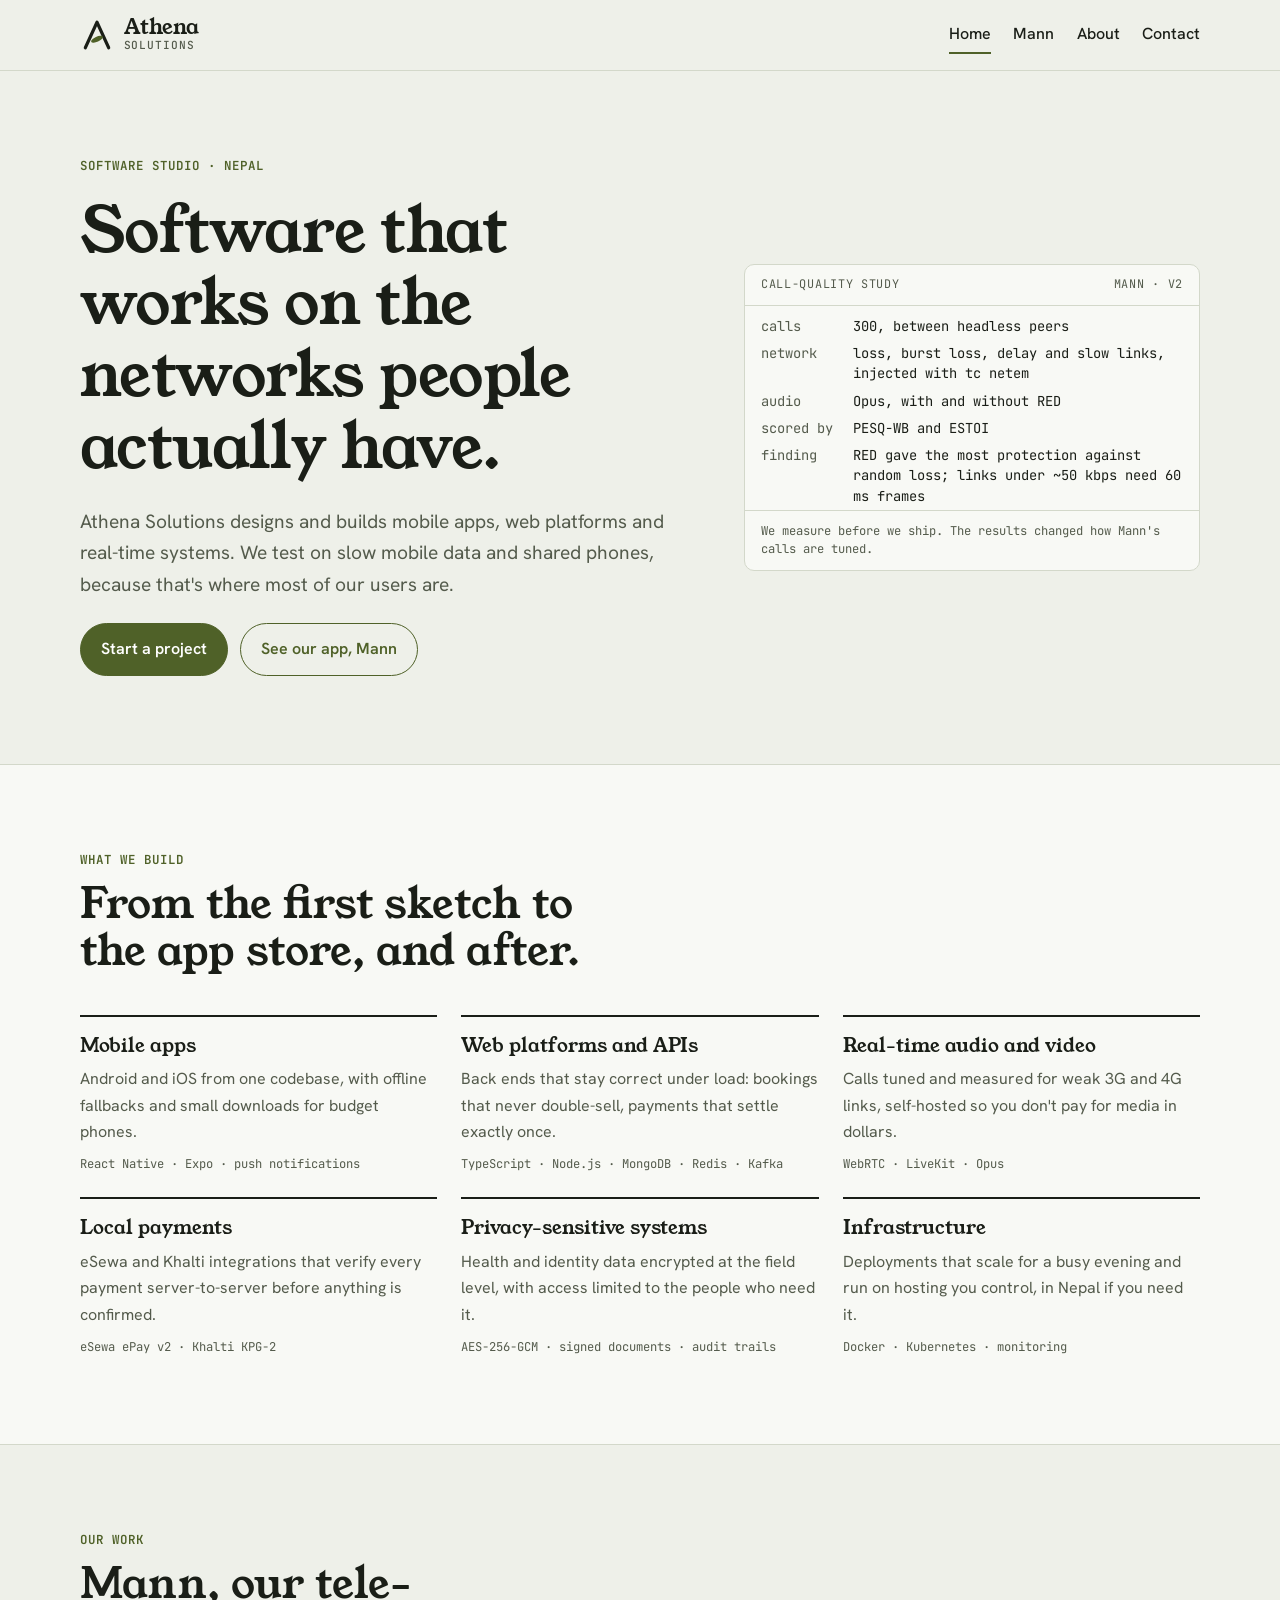
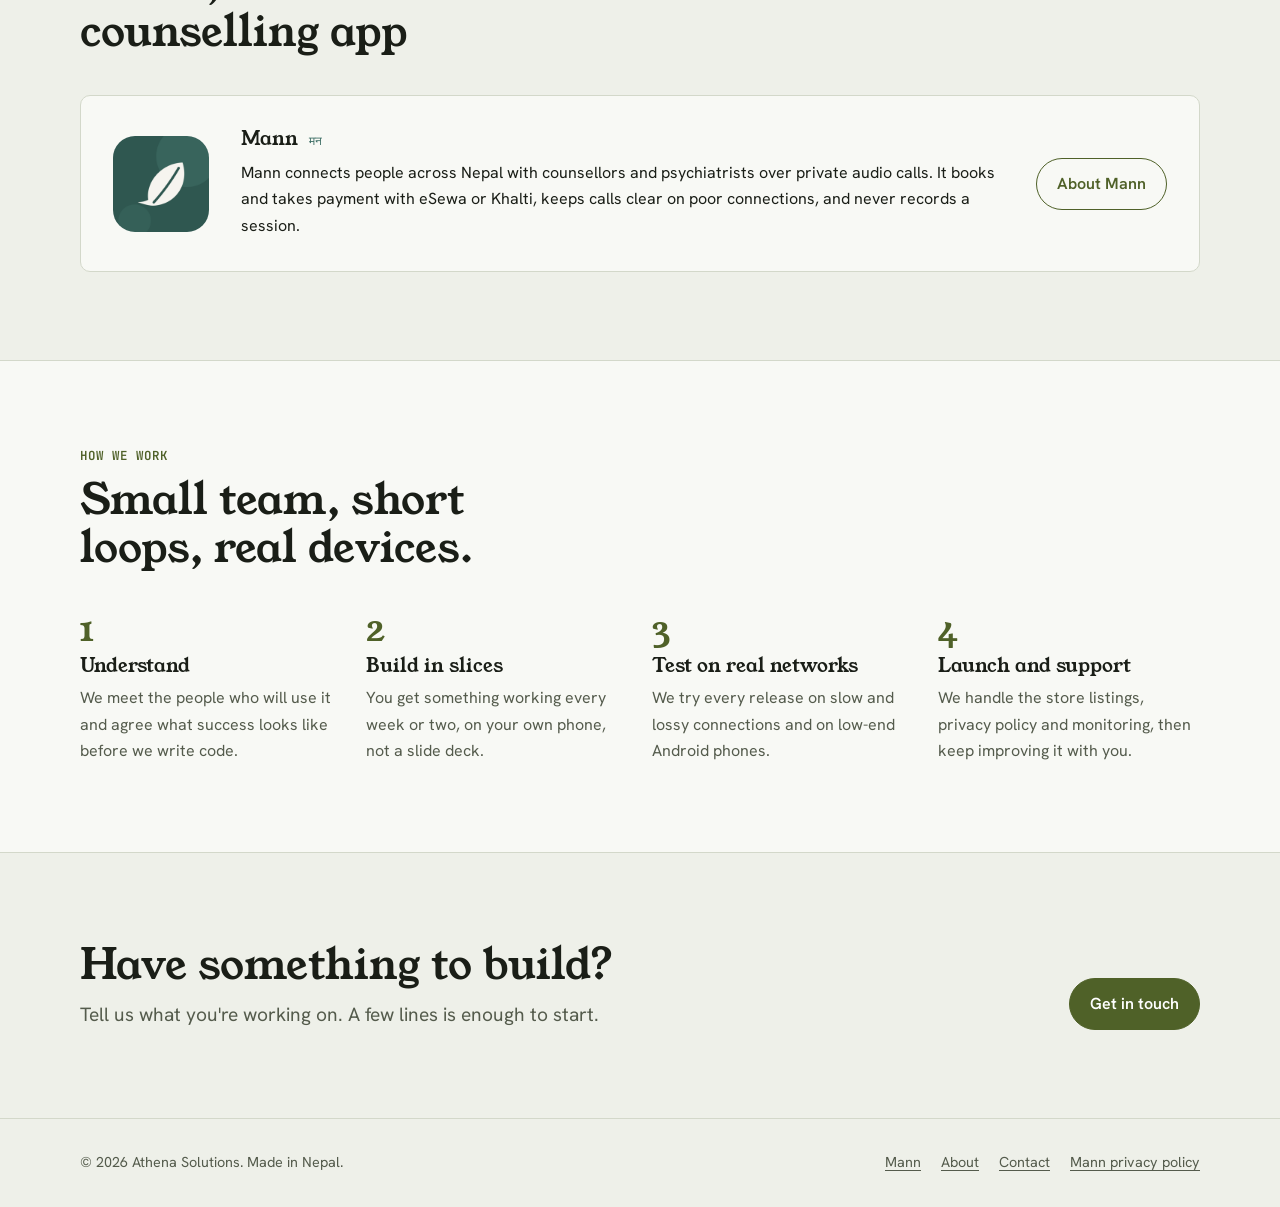
==== index.html @ e7d44feb "Athena Solutions website: home, Mann, about, contact, Mann privacy policy (draft) Co-Authored-By: Cl" ====
<!doctype html>
<html lang="en">
<head>
<meta charset="utf-8">
<meta name="viewport" content="width=device-width, initial-scale=1, viewport-fit=cover">
<title>Athena Solutions</title>
<meta name="claude:viewport-fit-sides" content="cover">
<meta name="description" content="Athena Solutions is a software studio in Nepal. We build mobile apps, web platforms and real-time systems that work on the networks people actually have.">
<link rel="icon" href="favicon.svg" type="image/svg+xml">
<link rel="preconnect" href="https://fonts.googleapis.com">
<link rel="preconnect" href="https://fonts.gstatic.com" crossorigin>
<link rel="stylesheet" href="https://fonts.googleapis.com/css2?family=Hanken+Grotesk:wght@400;500;600&family=JetBrains+Mono:wght@400;500;600&family=Young+Serif&display=swap">
<link rel="stylesheet" href="styles.css">
</head>
<body>
<header class="site-header">
  <div class="wrap">
    <a class="brand" href="index.html">
      <svg viewBox="0 0 32 32" aria-hidden="true"><path d="M5 28 16 4l11 24" fill="none" stroke="currentColor" stroke-width="3" stroke-linejoin="round" stroke-linecap="round"/><ellipse class="leaf" cx="16" cy="20" rx="6" ry="2.4" transform="rotate(-24 16 20)"/></svg>
      <span>Athena<small>Solutions</small></span>
    </a>
    <nav class="nav" aria-label="Main">
      <a href="index.html" aria-current="page">Home</a>
      <a href="mann.html">Mann</a>
      <a href="about.html">About</a>
      <a href="contact.html">Contact</a>
    </nav>
  </div>
</header>

<main>
  <section class="band">
    <div class="wrap hero">
      <div>
        <p class="eyebrow">Software studio · Nepal</p>
        <h1>Software that works on the networks people actually have.</h1>
        <p class="lede measure">Athena Solutions designs and builds mobile apps, web platforms and real-time systems. We test on slow mobile data and shared phones, because that's where most of our users are.</p>
        <div class="actions">
          <a class="btn btn--solid" href="contact.html">Start a project</a>
          <a class="btn btn--ghost" href="mann.html">See our app, Mann</a>
        </div>
      </div>
      <aside class="report" aria-label="Example: how we test call quality">
        <header><span>Call-quality study</span><span>Mann · v2</span></header>
        <dl>
          <dt>calls</dt><dd>300, between headless peers</dd>
          <dt>network</dt><dd>loss, burst loss, delay and slow links, injected with tc netem</dd>
          <dt>audio</dt><dd>Opus, with and without RED</dd>
          <dt>scored by</dt><dd>PESQ-WB and ESTOI</dd>
          <dt>finding</dt><dd>RED gave the most protection against random loss; links under ~50 kbps need 60 ms frames</dd>
        </dl>
        <footer>We measure before we ship. The results changed how Mann's calls are tuned.</footer>
      </aside>
    </div>
  </section>

  <section class="band band--surface">
    <div class="wrap">
      <div class="section-head">
        <p class="eyebrow">What we build</p>
        <h2>From the first sketch to the app store, and after.</h2>
      </div>
      <div class="grid">
        <article class="item">
          <h3>Mobile apps</h3>
          <p>Android and iOS from one codebase, with offline fallbacks and small downloads for budget phones.</p>
          <p class="tags">React Native · Expo · push notifications</p>
        </article>
        <article class="item">
          <h3>Web platforms and APIs</h3>
          <p>Back ends that stay correct under load: bookings that never double-sell, payments that settle exactly once.</p>
          <p class="tags">TypeScript · Node.js · MongoDB · Redis · Kafka</p>
        </article>
        <article class="item">
          <h3>Real-time audio and video</h3>
          <p>Calls tuned and measured for weak 3G and 4G links, self-hosted so you don't pay for media in dollars.</p>
          <p class="tags">WebRTC · LiveKit · Opus</p>
        </article>
        <article class="item">
          <h3>Local payments</h3>
          <p>eSewa and Khalti integrations that verify every payment server-to-server before anything is confirmed.</p>
          <p class="tags">eSewa ePay v2 · Khalti KPG-2</p>
        </article>
        <article class="item">
          <h3>Privacy-sensitive systems</h3>
          <p>Health and identity data encrypted at the field level, with access limited to the people who need it.</p>
          <p class="tags">AES-256-GCM · signed documents · audit trails</p>
        </article>
        <article class="item">
          <h3>Infrastructure</h3>
          <p>Deployments that scale for a busy evening and run on hosting you control, in Nepal if you need it.</p>
          <p class="tags">Docker · Kubernetes · monitoring</p>
        </article>
      </div>
    </div>
  </section>

  <section class="band">
    <div class="wrap">
      <div class="section-head">
        <p class="eyebrow">Our work</p>
        <h2>Mann, our tele-counselling app</h2>
      </div>
      <div class="feature">
        <img src="img/mann-icon.png" alt="Mann app icon" width="96" height="96">
        <div>
          <h3>Mann <span class="ne" lang="ne">मन</span></h3>
          <p>Mann connects people across Nepal with counsellors and psychiatrists over private audio calls. It books and takes payment with eSewa or Khalti, keeps calls clear on poor connections, and never records a session.</p>
        </div>
        <a class="btn btn--ghost" href="mann.html">About Mann</a>
      </div>
    </div>
  </section>

  <section class="band band--surface">
    <div class="wrap">
      <div class="section-head">
        <p class="eyebrow">How we work</p>
        <h2>Small team, short loops, real devices.</h2>
      </div>
      <ol class="steps">
        <li><h3>Understand</h3><p>We meet the people who will use it and agree what success looks like before we write code.</p></li>
        <li><h3>Build in slices</h3><p>You get something working every week or two, on your own phone, not a slide deck.</p></li>
        <li><h3>Test on real networks</h3><p>We try every release on slow and lossy connections and on low-end Android phones.</p></li>
        <li><h3>Launch and support</h3><p>We handle the store listings, privacy policy and monitoring, then keep improving it with you.</p></li>
      </ol>
    </div>
  </section>

  <section class="band">
    <div class="wrap cta">
      <div>
        <h2>Have something to build?</h2>
        <p class="lede">Tell us what you're working on. A few lines is enough to start.</p>
      </div>
      <a class="btn btn--solid" href="contact.html">Get in touch</a>
    </div>
  </section>
</main>

<footer class="site-footer">
  <div class="wrap">
    <p>© 2026 Athena Solutions. Made in Nepal.</p>
    <nav aria-label="Footer">
      <a href="mann.html">Mann</a>
      <a href="about.html">About</a>
      <a href="contact.html">Contact</a>
      <a href="privacy.html">Mann privacy policy</a>
    </nav>
  </div>
</footer>
</body>
</html>
---- styles.css ----
/* Layout: one 72rem column. Asymmetric hero (thesis left, test-report card right), then bands that
   alternate between paper and surface. Olive is Athena's colour; Mann keeps its own teal. */
:root {
  --paper: #eef0e9;
  --surface: #f8f9f5;
  --ink: #1a1e17;
  --muted: #545b4c;
  --line: #d3d8ca;
  --olive: #4f6128;
  --on-olive: #ffffff;
  --amber: #a86c14;
  --mann: #3f6f66;
  --todo-bg: #fbe8b8;

  --display: "Young Serif", Georgia, "Times New Roman", serif;
  --body: "Hanken Grotesk", system-ui, -apple-system, "Segoe UI", sans-serif;
  --mono: "JetBrains Mono", ui-monospace, Menlo, Consolas, monospace;

  --step-0: 1rem;
  --step-1: 1.2rem;
  --step-2: 1.6rem;
  --step-3: clamp(2rem, 4vw, 2.6rem);
  --step-4: clamp(2.4rem, 6vw, 3.9rem);
  --radius: 10px;
}
@media (prefers-color-scheme: dark) {
  :root:not([data-theme="light"]) {
    --paper: #11140f; --surface: #191d16; --ink: #e5e8dd; --muted: #a3ab96; --line: #2e3428;
    --olive: #a9be6e; --on-olive: #11140f; --amber: #e0a64a; --mann: #7fb5a9; --todo-bg: #5a4512;
    color-scheme: dark;
  }
}
:root[data-theme="dark"] {
  --paper: #11140f; --surface: #191d16; --ink: #e5e8dd; --muted: #a3ab96; --line: #2e3428;
  --olive: #a9be6e; --on-olive: #11140f; --amber: #e0a64a; --mann: #7fb5a9; --todo-bg: #5a4512;
  color-scheme: dark;
}

*, *::before, *::after { box-sizing: border-box; }
html { -webkit-text-size-adjust: 100%; }
body {
  margin: 0;
  background: var(--paper);
  color: var(--ink);
  font: 400 var(--step-0)/1.65 var(--body);
}
img { max-width: 100%; display: block; }
a { color: var(--olive); text-underline-offset: 3px; }
a:hover { text-decoration-thickness: 2px; }
:focus-visible { outline: 3px solid var(--amber); outline-offset: 3px; border-radius: 4px; }
h1, h2, h3 { font-family: var(--display); font-weight: 400; line-height: 1.15; text-wrap: balance; margin: 0; }
h1 { font-size: var(--step-4); letter-spacing: -0.01em; }
h2 { font-size: var(--step-3); }
h3 { font-size: var(--step-1); }
p { margin: 0; }

.wrap {
  max-width: 72rem;
  margin-inline: auto;
  padding-left: max(16px, env(safe-area-inset-left, 0px));
  padding-right: max(16px, env(safe-area-inset-right, 0px));
}
.band { padding-block: clamp(3rem, 8vw, 5.5rem); }
.band--surface { background: var(--surface); border-block: 1px solid var(--line); }
.stack { display: grid; gap: 1rem; }
.measure { max-width: 38rem; }
.lede { font-size: var(--step-1); color: var(--muted); }
.eyebrow {
  font: 600 0.78rem/1.2 var(--mono);
  letter-spacing: 0.08em;
  text-transform: uppercase;
  color: var(--olive);
}
.section-head { display: grid; gap: 0.75rem; margin-bottom: 2.5rem; max-width: 40rem; }

/* Header */
.site-header { border-bottom: 1px solid var(--line); }
.site-header .wrap {
  display: flex; flex-wrap: wrap; align-items: center; justify-content: space-between;
  gap: 0.75rem 2rem; padding-block: 1rem;
}
.brand { display: inline-flex; align-items: center; gap: 0.6rem; color: var(--ink); text-decoration: none; }
.brand svg { width: 34px; height: 34px; flex: none; }
.brand span { font: 400 1.3rem/1 var(--display); }
.brand small { display: block; font: 500 0.7rem/1.4 var(--mono); letter-spacing: 0.08em; text-transform: uppercase; color: var(--muted); }
.nav { display: flex; flex-wrap: wrap; gap: 0.25rem 1.4rem; }
.nav a { color: var(--ink); text-decoration: none; font-weight: 500; padding-block: 0.3rem; border-bottom: 2px solid transparent; }
.nav a:hover { border-color: var(--line); }
.nav a[aria-current="page"] { border-color: var(--olive); }
.leaf { fill: var(--olive); }

/* Buttons */
.actions { display: flex; flex-wrap: wrap; gap: 0.75rem; }
.btn {
  display: inline-flex; align-items: center; gap: 0.5rem;
  padding: 0.75rem 1.25rem; border-radius: 999px;
  font-weight: 600; text-decoration: none; border: 1.5px solid var(--olive);
}
.btn--solid { background: var(--olive); color: var(--on-olive); }
.btn--ghost { color: var(--olive); }
.btn:hover { text-decoration: none; filter: brightness(1.08); }

/* Hero */
.hero { display: grid; grid-template-columns: minmax(0, 1.35fr) minmax(0, 1fr); gap: 3rem; align-items: center; }
.hero > div { display: grid; gap: 1.4rem; min-width: 0; }
@media (max-width: 52rem) { .hero { grid-template-columns: minmax(0, 1fr); } }

/* Test-report card: Mann's call-quality study, shown the way the harness reports it */
.report {
  background: var(--surface); border: 1px solid var(--line); border-radius: var(--radius);
  font: 400 0.86rem/1.5 var(--mono); overflow: hidden; min-width: 0;
}
.report header {
  display: flex; justify-content: space-between; gap: 1rem; flex-wrap: wrap;
  padding: 0.7rem 1rem; border-bottom: 1px solid var(--line); color: var(--muted);
  font-size: 0.74rem; letter-spacing: 0.06em; text-transform: uppercase;
}
.report dl { margin: 0; padding: 0.6rem 1rem 0.2rem; display: grid; grid-template-columns: auto minmax(0, 1fr); gap: 0.4rem 1.25rem; }
.report dt { color: var(--muted); }
.report dd { margin: 0; font-variant-numeric: tabular-nums; }
.report footer { padding: 0.7rem 1rem; border-top: 1px solid var(--line); color: var(--muted); font-size: 0.76rem; }

/* Grids */
.grid { display: grid; gap: 1.5rem; grid-template-columns: repeat(3, minmax(0, 1fr)); }
.grid--2 { grid-template-columns: repeat(2, minmax(0, 1fr)); }
@media (max-width: 60rem) { .grid { grid-template-columns: repeat(2, minmax(0, 1fr)); } }
@media (max-width: 38rem) { .grid, .grid--2 { grid-template-columns: minmax(0, 1fr); } }
.item { display: grid; gap: 0.6rem; align-content: start; padding-top: 1.1rem; border-top: 2px solid var(--ink); min-width: 0; }
.item p { color: var(--muted); }
.tags { font: 400 0.76rem/1.5 var(--mono); color: var(--olive); }

/* Work feature */
.feature {
  display: grid; grid-template-columns: auto minmax(0, 1fr) auto; gap: 2rem; align-items: center;
  background: var(--surface); border: 1px solid var(--line); border-radius: var(--radius); padding: 2rem;
}
.feature img { width: 96px; height: 96px; border-radius: 22px; }
.feature > div { display: grid; gap: 0.6rem; min-width: 0; }
.feature .ne { font-family: var(--body); font-size: 0.6em; color: var(--mann); margin-left: 0.4rem; }
@media (max-width: 46rem) { .feature { grid-template-columns: minmax(0, 1fr); padding: 1.5rem; } }

/* Steps: a real sequence, so numbered */
.steps { list-style: none; margin: 0; padding: 0; display: grid; gap: 1.5rem; grid-template-columns: repeat(4, minmax(0, 1fr)); counter-reset: step; }
.steps li { counter-increment: step; display: grid; gap: 0.5rem; align-content: start; min-width: 0; }
.steps li::before { content: counter(step); font: 400 2.2rem/1 var(--display); color: var(--olive); }
.steps p { color: var(--muted); }
@media (max-width: 60rem) { .steps { grid-template-columns: repeat(2, minmax(0, 1fr)); } }
@media (max-width: 38rem) { .steps { grid-template-columns: minmax(0, 1fr); } }

/* Call to action */
.cta { display: flex; flex-wrap: wrap; justify-content: space-between; align-items: end; gap: 1.5rem; }
.cta > div { display: grid; gap: 0.6rem; min-width: 0; }
.email { font: 500 var(--step-1)/1.3 var(--mono); word-break: break-all; }

/* Mann page */
.mann { --olive: var(--mann); }
.app-head { display: flex; flex-wrap: wrap; align-items: center; gap: 1.25rem; }
.app-head img { width: 84px; height: 84px; border-radius: 20px; }
.badges { display: flex; flex-wrap: wrap; gap: 0.6rem; }
.badge {
  display: inline-flex; gap: 0.5rem; align-items: center; padding: 0.45rem 0.9rem;
  border: 1px solid var(--line); border-radius: 8px; font-size: 0.88rem; color: var(--muted); background: var(--surface);
}
.badge b { color: var(--ink); font-weight: 600; }
.notice {
  border: 1.5px solid var(--amber); border-radius: var(--radius); padding: 1.25rem 1.4rem;
  display: grid; gap: 0.6rem; background: var(--surface);
}
.notice h2, .notice h3 { font-size: var(--step-1); }
.lines { list-style: none; margin: 0; padding: 0; display: grid; gap: 0.3rem 2rem; grid-template-columns: repeat(auto-fit, minmax(14rem, 1fr)); }
.lines b { font: 600 1.05rem var(--mono); margin-right: 0.5rem; }

/* About */
.person { display: grid; grid-template-columns: auto minmax(0, 1fr); gap: 1.25rem; align-items: start; }
.avatar {
  width: 64px; height: 64px; border-radius: 50%; display: grid; place-items: center;
  background: var(--olive); color: var(--on-olive); font: 400 1.4rem/1 var(--display);
}

/* Long-form (privacy) */
.prose { max-width: 42rem; display: grid; gap: 1rem; }
.prose h2 { font-size: var(--step-2); margin-top: 1.5rem; }
.prose ul { margin: 0; padding-left: 1.2rem; display: grid; gap: 0.4rem; }
.prose li::marker { color: var(--olive); }
.table-wrap { overflow-x: auto; border: 1px solid var(--line); border-radius: var(--radius); }
table { border-collapse: collapse; width: 100%; min-width: 34rem; font-size: 0.92rem; }
th, td { text-align: left; vertical-align: top; padding: 0.65rem 0.9rem; border-bottom: 1px solid var(--line); }
th { font: 600 0.74rem/1.4 var(--mono); letter-spacing: 0.06em; text-transform: uppercase; color: var(--muted); background: var(--surface); }
tr:last-child td { border-bottom: 0; }
mark.todo { background: var(--todo-bg); color: var(--ink); padding: 0 0.25em; border-radius: 3px; }
.draft { border: 1.5px dashed var(--amber); border-radius: var(--radius); padding: 1rem 1.2rem; background: var(--surface); }

/* Footer */
.site-footer { border-top: 1px solid var(--line); padding-block: 2rem; color: var(--muted); font-size: 0.9rem; }
.site-footer .wrap { display: flex; flex-wrap: wrap; justify-content: space-between; gap: 1rem; }
.site-footer nav { display: flex; flex-wrap: wrap; gap: 0.4rem 1.25rem; }
.site-footer a { color: var(--muted); }
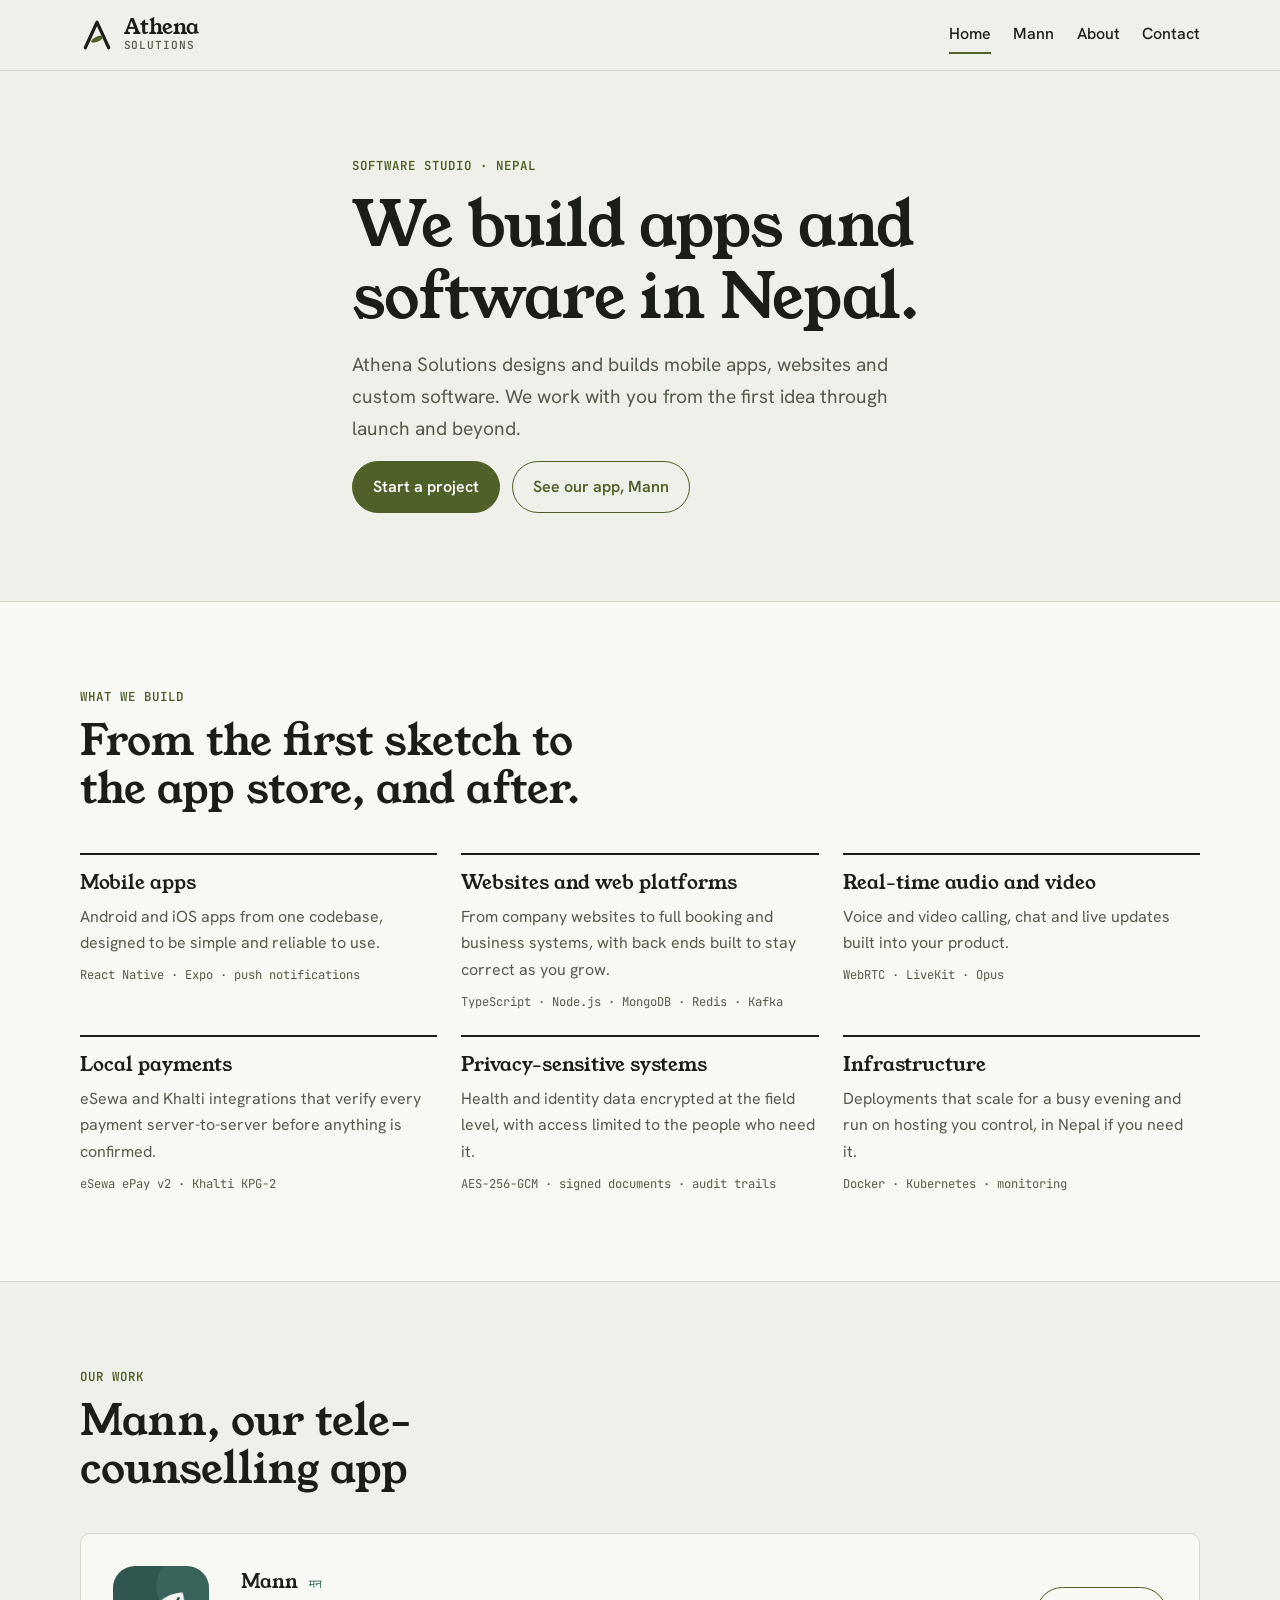
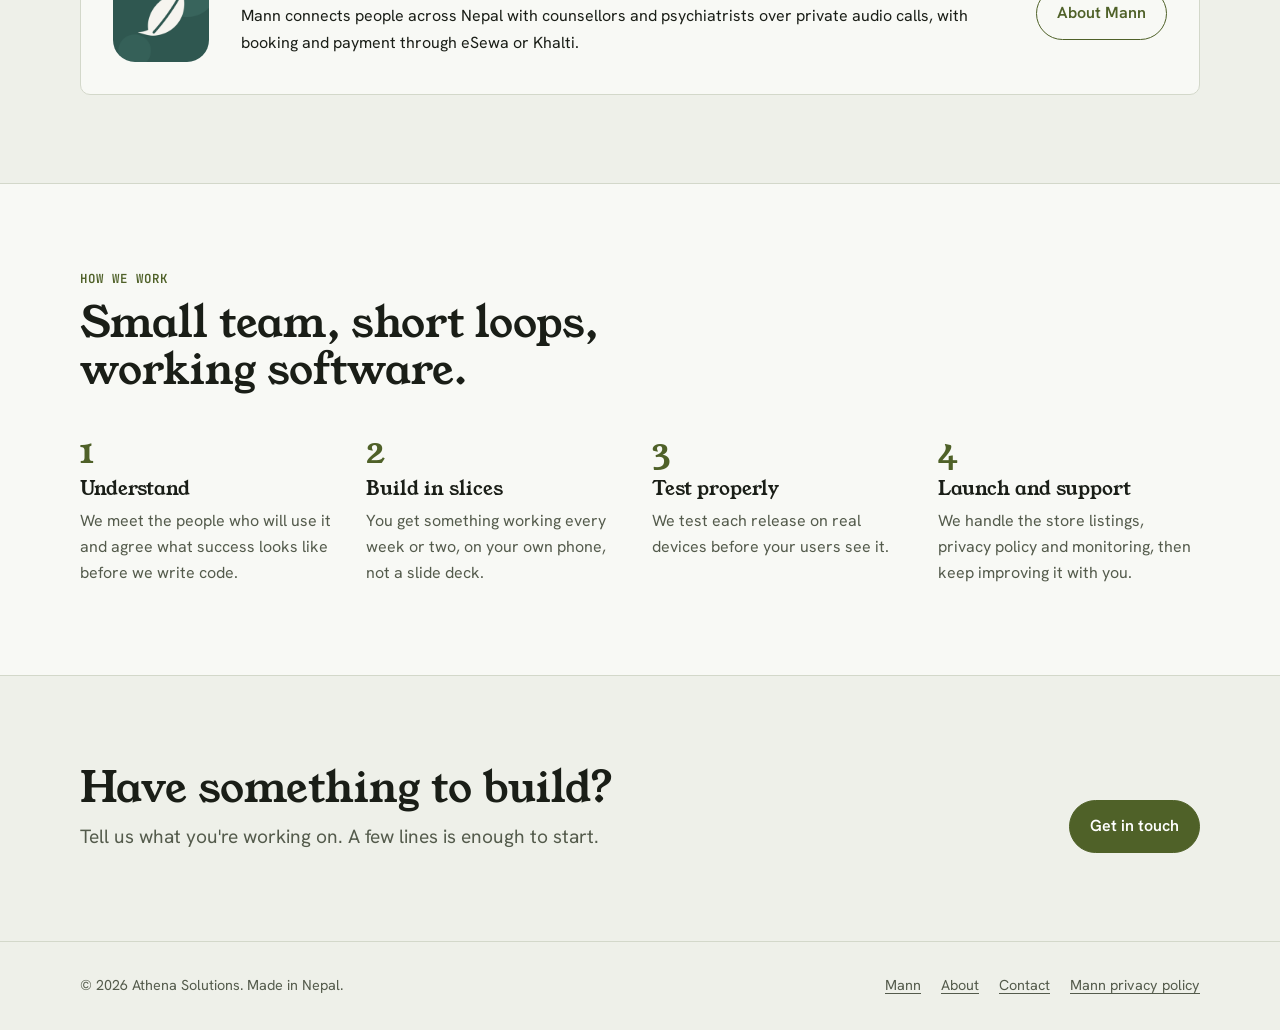
==== commit 64ab5518: "Position Athena as a general software company in Nepal Co-Authored-By: Claude Opus 5.5 <noreply@anth" ====
--- a/index.html
+++ b/index.html
@@ -5,7 +5,7 @@
 <meta name="viewport" content="width=device-width, initial-scale=1, viewport-fit=cover">
 <title>Athena Solutions</title>
 <meta name="claude:viewport-fit-sides" content="cover">
-<meta name="description" content="Athena Solutions is a software studio in Nepal. We build mobile apps, web platforms and real-time systems that work on the networks people actually have.">
+<meta name="description" content="Athena Solutions is a software studio in Nepal. We design and build mobile apps, websites and software for businesses and organisations.">
 <link rel="icon" href="favicon.svg" type="image/svg+xml">
 <link rel="preconnect" href="https://fonts.googleapis.com">
 <link rel="preconnect" href="https://fonts.gstatic.com" crossorigin>
@@ -30,27 +30,14 @@
 
 <main>
   <section class="band">
-    <div class="wrap hero">
-      <div>
-        <p class="eyebrow">Software studio · Nepal</p>
-        <h1>Software that works on the networks people actually have.</h1>
-        <p class="lede measure">Athena Solutions designs and builds mobile apps, web platforms and real-time systems. We test on slow mobile data and shared phones, because that's where most of our users are.</p>
-        <div class="actions">
-          <a class="btn btn--solid" href="contact.html">Start a project</a>
-          <a class="btn btn--ghost" href="mann.html">See our app, Mann</a>
-        </div>
+    <div class="wrap stack measure">
+      <p class="eyebrow">Software studio · Nepal</p>
+      <h1>We build apps and software in Nepal.</h1>
+      <p class="lede">Athena Solutions designs and builds mobile apps, websites and custom software. We work with you from the first idea through launch and beyond.</p>
+      <div class="actions">
+        <a class="btn btn--solid" href="contact.html">Start a project</a>
+        <a class="btn btn--ghost" href="mann.html">See our app, Mann</a>
       </div>
-      <aside class="report" aria-label="Example: how we test call quality">
-        <header><span>Call-quality study</span><span>Mann · v2</span></header>
-        <dl>
-          <dt>calls</dt><dd>300, between headless peers</dd>
-          <dt>network</dt><dd>loss, burst loss, delay and slow links, injected with tc netem</dd>
-          <dt>audio</dt><dd>Opus, with and without RED</dd>
-          <dt>scored by</dt><dd>PESQ-WB and ESTOI</dd>
-          <dt>finding</dt><dd>RED gave the most protection against random loss; links under ~50 kbps need 60 ms frames</dd>
-        </dl>
-        <footer>We measure before we ship. The results changed how Mann's calls are tuned.</footer>
-      </aside>
     </div>
   </section>
 
@@ -63,17 +50,17 @@
       <div class="grid">
         <article class="item">
           <h3>Mobile apps</h3>
-          <p>Android and iOS from one codebase, with offline fallbacks and small downloads for budget phones.</p>
+          <p>Android and iOS apps from one codebase, designed to be simple and reliable to use.</p>
           <p class="tags">React Native · Expo · push notifications</p>
         </article>
         <article class="item">
-          <h3>Web platforms and APIs</h3>
-          <p>Back ends that stay correct under load: bookings that never double-sell, payments that settle exactly once.</p>
+          <h3>Websites and web platforms</h3>
+          <p>From company websites to full booking and business systems, with back ends built to stay correct as you grow.</p>
           <p class="tags">TypeScript · Node.js · MongoDB · Redis · Kafka</p>
         </article>
         <article class="item">
           <h3>Real-time audio and video</h3>
-          <p>Calls tuned and measured for weak 3G and 4G links, self-hosted so you don't pay for media in dollars.</p>
+          <p>Voice and video calling, chat and live updates built into your product.</p>
           <p class="tags">WebRTC · LiveKit · Opus</p>
         </article>
         <article class="item">
@@ -105,7 +92,7 @@
         <img src="img/mann-icon.png" alt="Mann app icon" width="96" height="96">
         <div>
           <h3>Mann <span class="ne" lang="ne">मन</span></h3>
-          <p>Mann connects people across Nepal with counsellors and psychiatrists over private audio calls. It books and takes payment with eSewa or Khalti, keeps calls clear on poor connections, and never records a session.</p>
+          <p>Mann connects people across Nepal with counsellors and psychiatrists over private audio calls, with booking and payment through eSewa or Khalti.</p>
         </div>
         <a class="btn btn--ghost" href="mann.html">About Mann</a>
       </div>
@@ -116,12 +103,12 @@
     <div class="wrap">
       <div class="section-head">
         <p class="eyebrow">How we work</p>
-        <h2>Small team, short loops, real devices.</h2>
+        <h2>Small team, short loops, working software.</h2>
       </div>
       <ol class="steps">
         <li><h3>Understand</h3><p>We meet the people who will use it and agree what success looks like before we write code.</p></li>
         <li><h3>Build in slices</h3><p>You get something working every week or two, on your own phone, not a slide deck.</p></li>
-        <li><h3>Test on real networks</h3><p>We try every release on slow and lossy connections and on low-end Android phones.</p></li>
+        <li><h3>Test properly</h3><p>We test each release on real devices before your users see it.</p></li>
         <li><h3>Launch and support</h3><p>We handle the store listings, privacy policy and monitoring, then keep improving it with you.</p></li>
       </ol>
     </div>
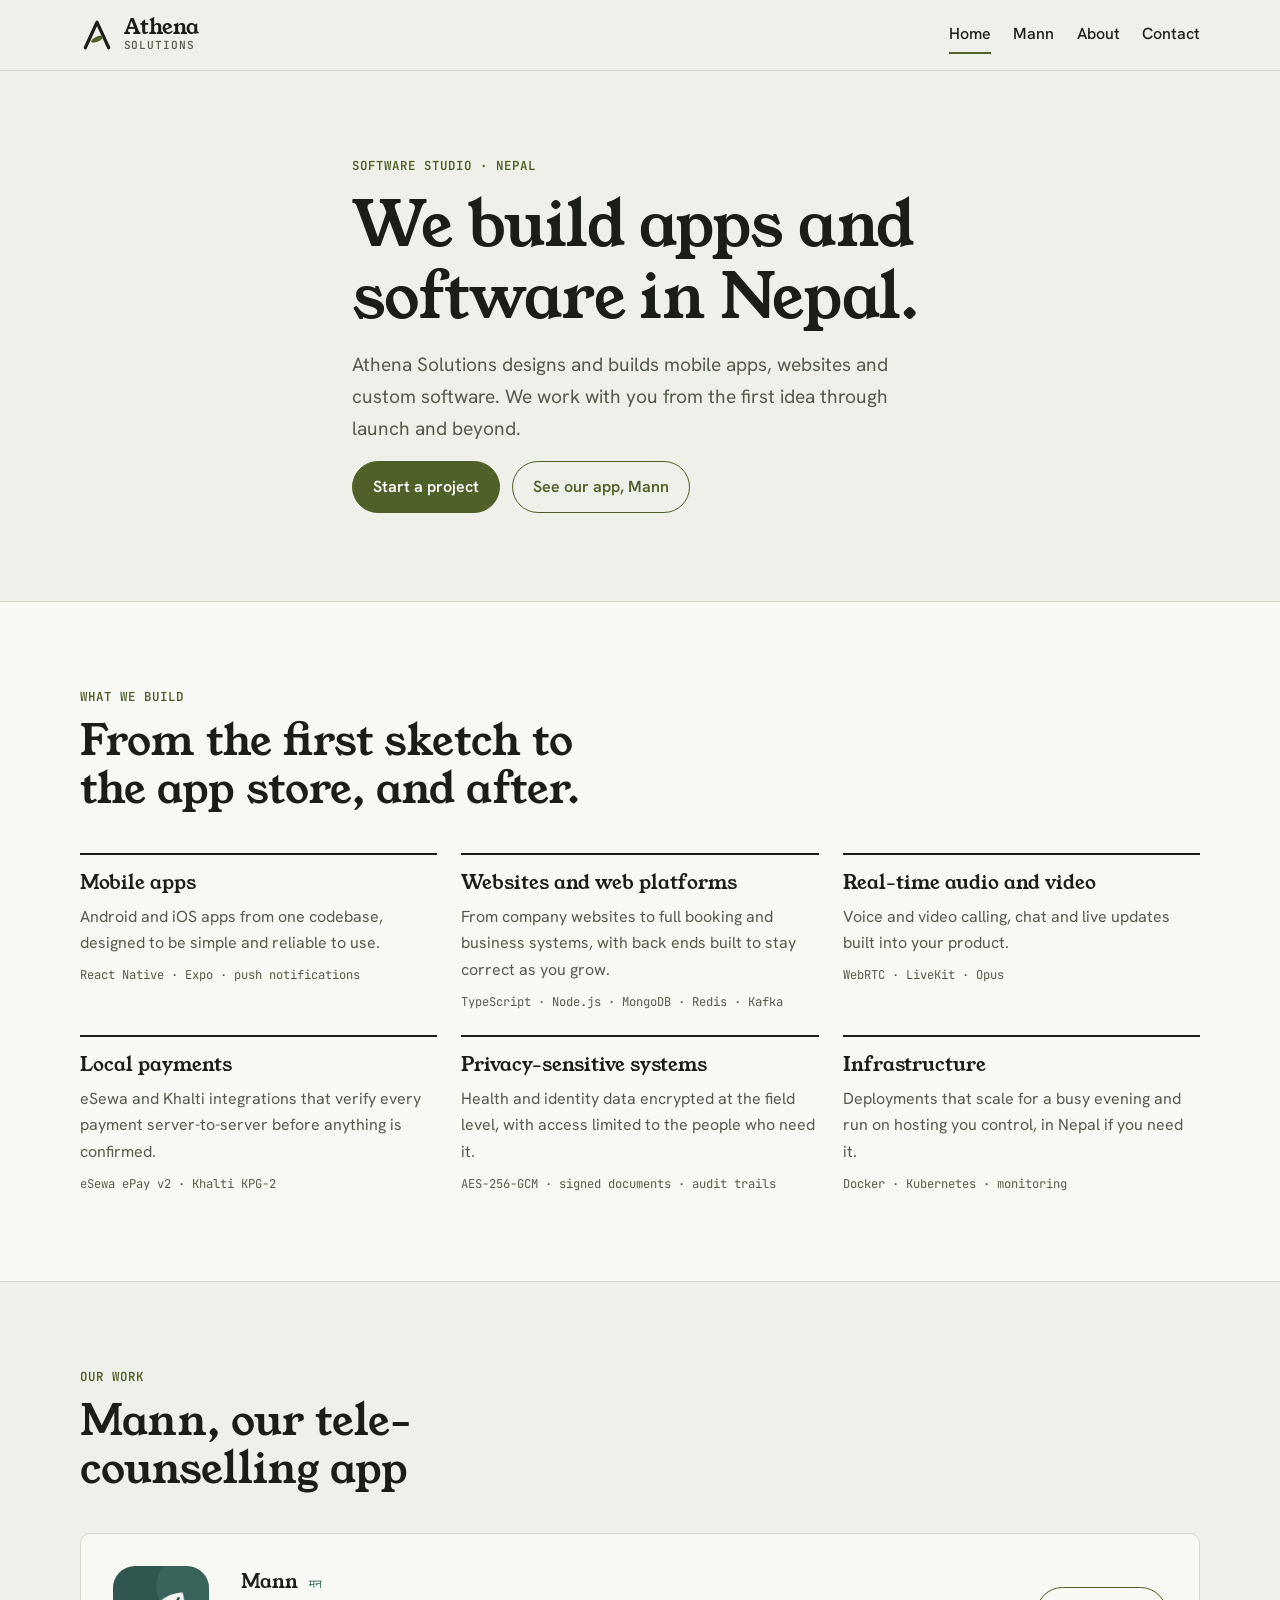
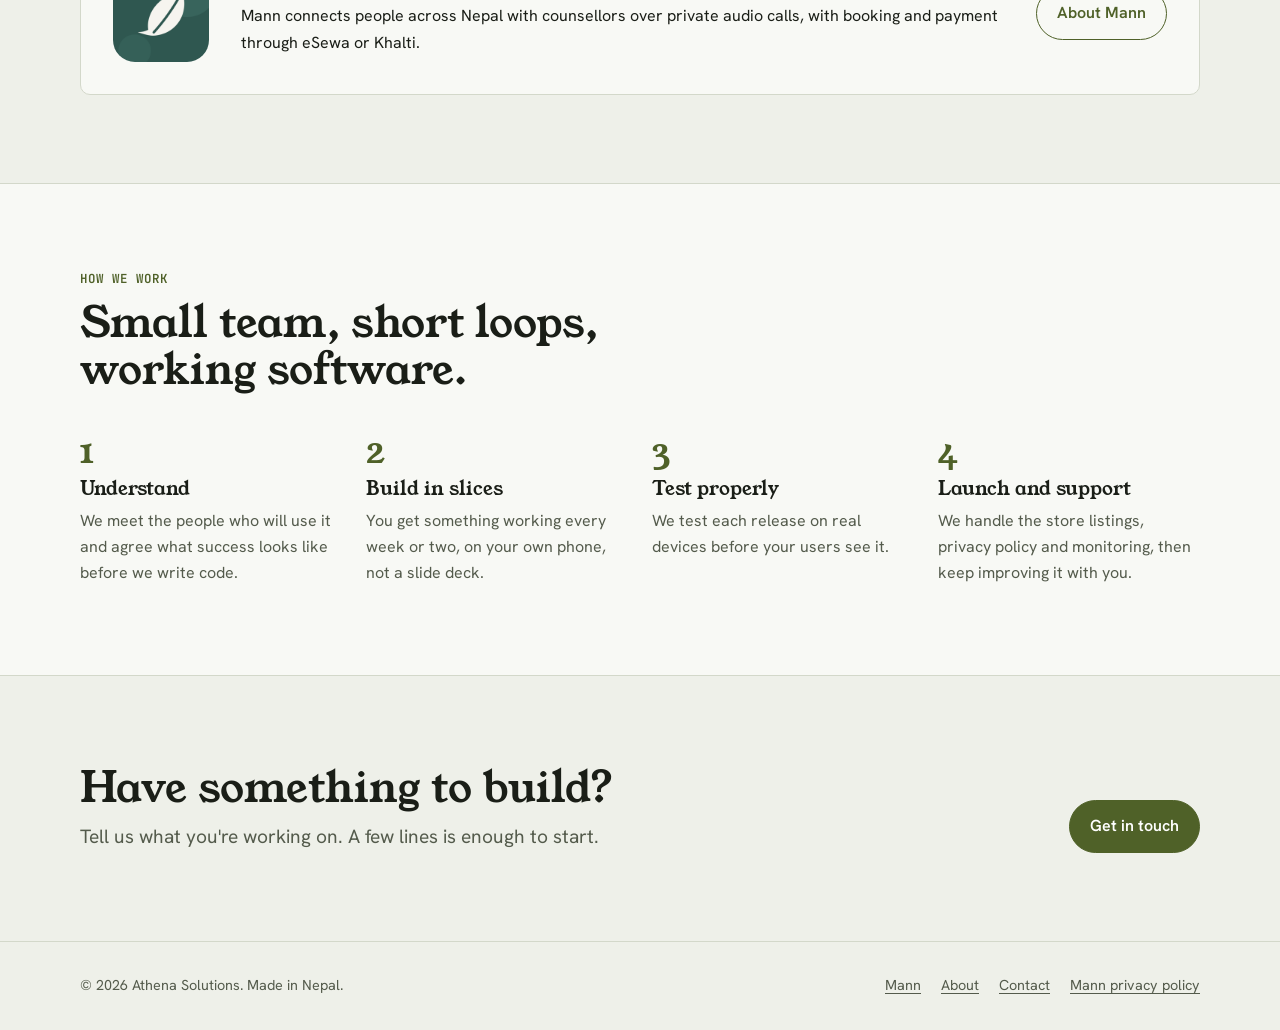
==== commit 54b41c7d: "Remove psychiatrists and prescriptions from the website Co-Authored-By: Claude Opus 5.5 <noreply@ant" ====
--- a/index.html
+++ b/index.html
@@ -92,7 +92,7 @@
         <img src="img/mann-icon.png" alt="Mann app icon" width="96" height="96">
         <div>
           <h3>Mann <span class="ne" lang="ne">मन</span></h3>
-          <p>Mann connects people across Nepal with counsellors and psychiatrists over private audio calls, with booking and payment through eSewa or Khalti.</p>
+          <p>Mann connects people across Nepal with counsellors over private audio calls, with booking and payment through eSewa or Khalti.</p>
         </div>
         <a class="btn btn--ghost" href="mann.html">About Mann</a>
       </div>
